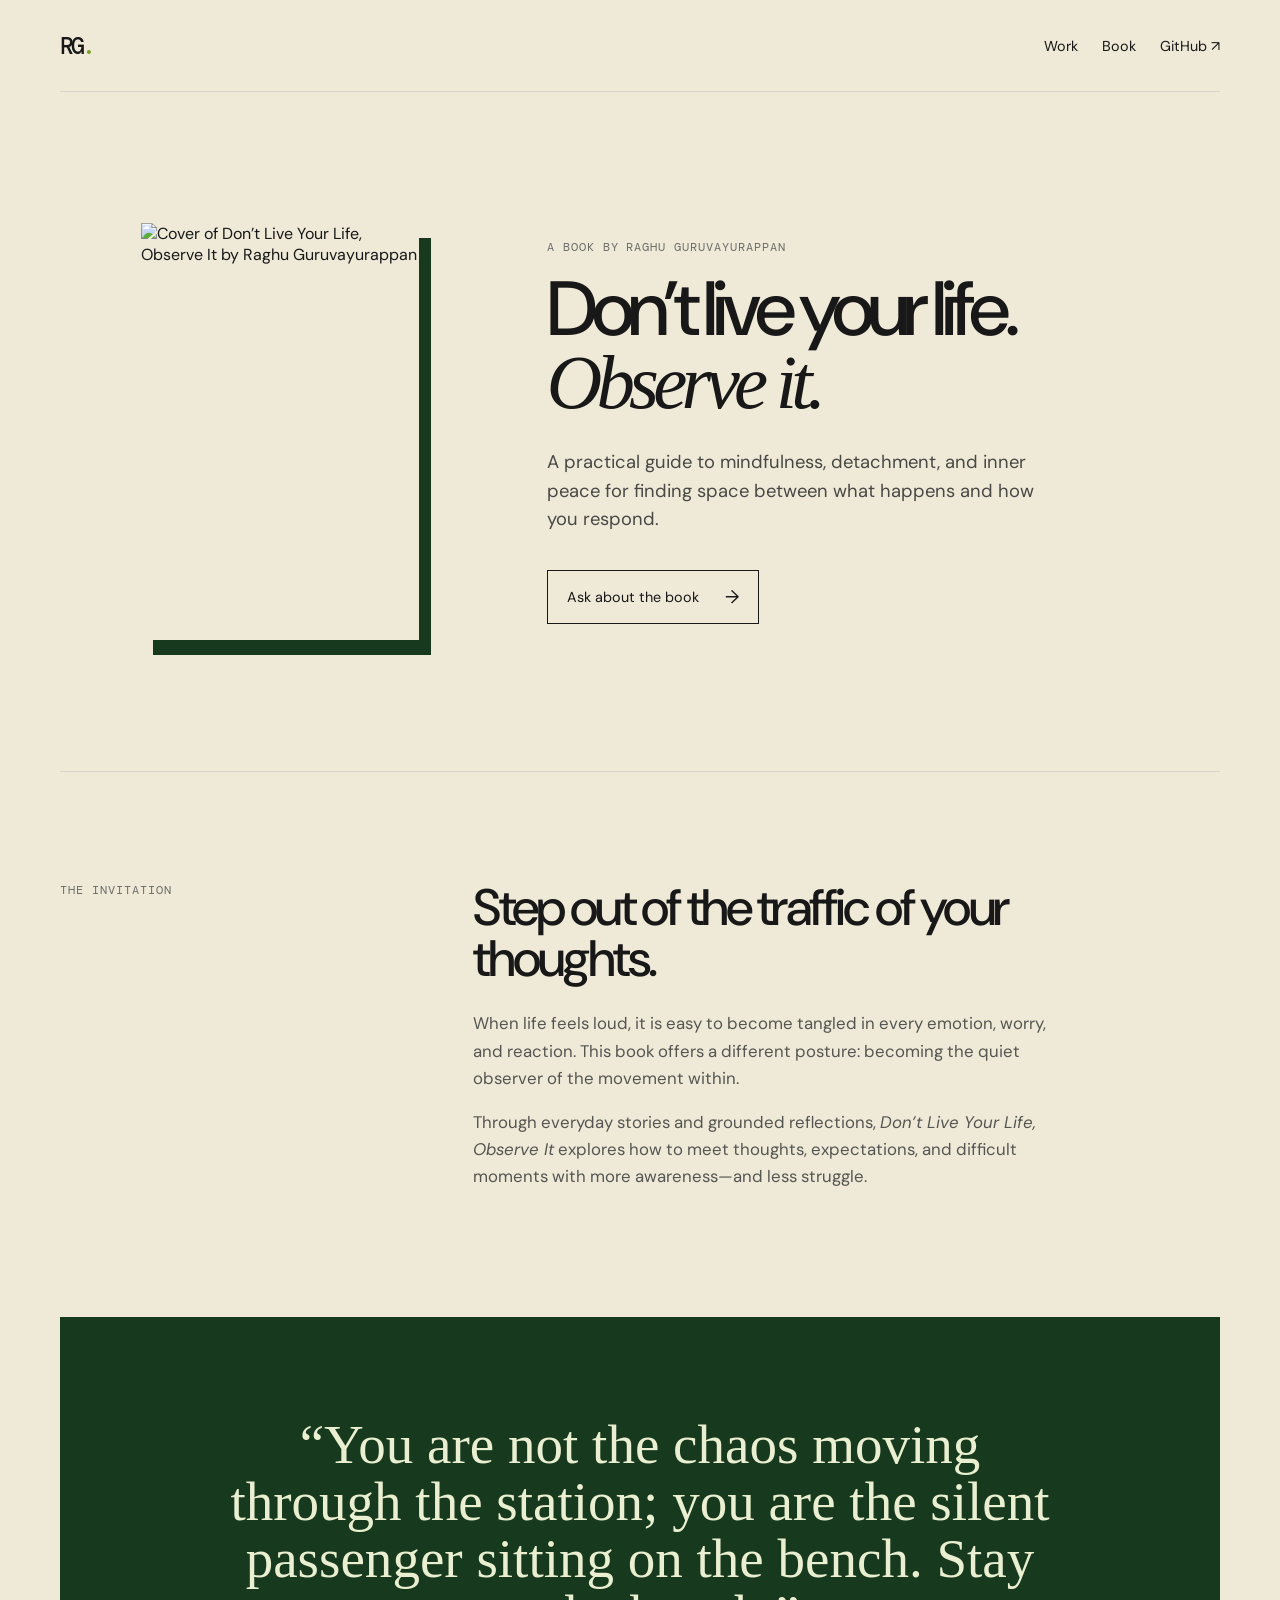
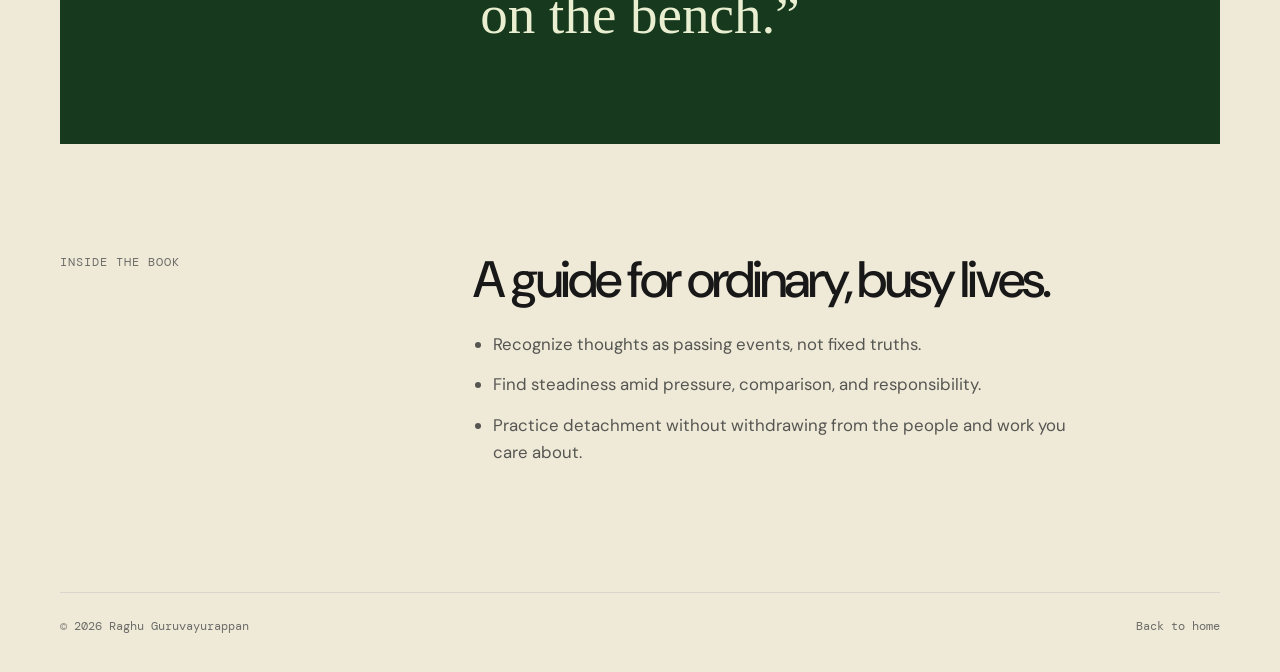
==== book.html @ 6f781682 "Add personal site and book page" ====
<!doctype html>
<html lang="en">
  <head>
    <meta charset="utf-8" />
    <meta name="viewport" content="width=device-width, initial-scale=1" />
    <meta name="description" content="Don't Live Your Life, Observe It — a practical guide to mindfulness, detachment, and inner peace by Raghu Guruvayurappan." />
    <title>Don’t Live Your Life, Observe It | Raghu Guruvayurappan</title>
    <link rel="preconnect" href="https://fonts.googleapis.com" />
    <link rel="preconnect" href="https://fonts.gstatic.com" crossorigin />
    <link href="https://fonts.googleapis.com/css2?family=DM+Mono:wght@400;500&family=DM+Sans:opsz,wght@9..40,400;9..40,500;9..40,600;9..40,700&display=swap" rel="stylesheet" />
    <link rel="stylesheet" href="styles.css" />
  </head>
  <body class="book-page">
    <main>
      <nav aria-label="Primary navigation">
        <a class="brand" href="index.html" aria-label="Raghu Guruvayurappan home">RG<span>.</span></a>
        <div class="nav-links">
          <a href="index.html#work">Work</a>
          <a href="book.html" aria-current="page">Book</a>
          <a href="https://github.com/RaghuGuruvayurappan" target="_blank" rel="noreferrer">GitHub ↗</a>
        </div>
      </nav>

      <section class="book-hero">
        <img class="book-cover" src="assets/dont-live-your-life-observe-it-cover.jpg" alt="Cover of Don’t Live Your Life, Observe It by Raghu Guruvayurappan" />
        <div class="book-intro">
          <p class="eyebrow">A book by Raghu Guruvayurappan</p>
          <h1>Don’t live your life.<br /><em>Observe it.</em></h1>
          <p class="lede">A practical guide to mindfulness, detachment, and inner peace for finding space between what happens and how you respond.</p>
          <a class="button" href="mailto:raghug4u@gmail.com?subject=Don't%20Live%20Your%20Life%2C%20Observe%20It">Ask about the book <span>→</span></a>
        </div>
      </section>

      <section class="book-copy">
        <p class="eyebrow">The invitation</p>
        <div>
          <h2>Step out of the traffic of your thoughts.</h2>
          <p>When life feels loud, it is easy to become tangled in every emotion, worry, and reaction. This book offers a different posture: becoming the quiet observer of the movement within.</p>
          <p>Through everyday stories and grounded reflections, <em>Don’t Live Your Life, Observe It</em> explores how to meet thoughts, expectations, and difficult moments with more awareness—and less struggle.</p>
        </div>
      </section>

      <section class="pull-quote">
        <p>“You are not the chaos moving through the station; you are the silent passenger sitting on the bench. Stay on the bench.”</p>
      </section>

      <section class="book-copy book-details">
        <p class="eyebrow">Inside the book</p>
        <div>
          <h2>A guide for ordinary, busy lives.</h2>
          <ul>
            <li>Recognize thoughts as passing events, not fixed truths.</li>
            <li>Find steadiness amid pressure, comparison, and responsibility.</li>
            <li>Practice detachment without withdrawing from the people and work you care about.</li>
          </ul>
        </div>
      </section>
    </main>
    <footer>
      <span>© <span id="year"></span> Raghu Guruvayurappan</span>
      <a href="index.html">Back to home</a>
    </footer>
    <script>document.getElementById('year').textContent = new Date().getFullYear();</script>
  </body>
</html>
---- styles.css ----
:root { --ink:#171817; --paper:#f3f1eb; --lime:#c8ee63; --muted:#6c6d68; --line:#d7d5ce; }
* { box-sizing:border-box; }
html { scroll-behavior:smooth; }
body { margin:0; color:var(--ink); background:var(--paper); font-family:"DM Sans",sans-serif; }
main, footer { width:min(1160px,calc(100% - 48px)); margin:auto; }
nav { display:flex; justify-content:space-between; align-items:center; height:92px; border-bottom:1px solid var(--line); }
.brand { color:var(--ink); font-family:"DM Mono",monospace; font-size:1.45rem; font-weight:500; text-decoration:none; letter-spacing:-.12em; }
.brand span { color:#75a523; }
.nav-links { display:flex; gap:24px; }
.nav-links a { color:var(--ink); text-decoration:none; font-size:.9rem; }
.nav-links a:hover, .about a:hover { text-decoration:underline; text-underline-offset:4px; }
.hero { min-height:660px; padding:132px 0 108px; border-bottom:1px solid var(--line); }
.eyebrow { margin:0 0 18px; color:var(--muted); font-family:"DM Mono",monospace; font-size:.76rem; letter-spacing:.08em; text-transform:uppercase; }
h1,h2,h3,p { margin-top:0; }
h1 { max-width:920px; margin-bottom:28px; font-size:clamp(3.6rem,8vw,7.3rem); font-weight:500; line-height:.95; letter-spacing:-.075em; }
h1 em { font-family:Georgia,serif; font-weight:400; }
.lede { max-width:490px; margin-bottom:36px; color:#484945; font-size:1.15rem; line-height:1.55; }
.button { display:inline-flex; gap:26px; align-items:center; padding:14px 19px; border:1px solid var(--ink); color:var(--ink); font-size:.9rem; text-decoration:none; transition:background .2s,color .2s; }
.button:hover { color:var(--paper); background:var(--ink); }
.button span { font-size:1.15rem; }
.work { padding:112px 0; }
.section-heading { display:flex; justify-content:space-between; align-items:baseline; margin-bottom:42px; }
h2 { margin:0; font-size:clamp(2.25rem,4vw,4rem); font-weight:500; line-height:1; letter-spacing:-.055em; }
.cards { display:grid; grid-template-columns:repeat(2,1fr); border-top:1px solid var(--ink); }
.cards article { min-height:280px; padding:25px 27px 20px 0; border-bottom:1px solid var(--line); }
.cards article + article { padding-left:27px; border-left:1px solid var(--line); }
.number { color:#6c9121; font-family:"DM Mono",monospace; font-size:.78rem; }
h3 { margin:66px 0 12px; font-size:1.4rem; font-weight:500; letter-spacing:-.03em; }
.cards p { max-width:275px; margin-bottom:0; color:#555651; line-height:1.5; }
.book-card { background:var(--ink); color:var(--paper); padding-left:27px !important; }
.book-card .number,.book-card p { color:var(--lime); }
.book-card h3 { max-width:360px; font-family:Georgia,serif; font-size:2rem; font-weight:400; line-height:1; }
.book-card a { display:inline-block; margin-top:22px; color:var(--paper); font-family:"DM Mono",monospace; font-size:.8rem; text-decoration:none; }
.book-card a:hover { color:var(--lime); }
.card-kicker { margin:16px 0 -44px !important; font-family:"DM Mono",monospace; font-size:.7rem; text-transform:uppercase; }
.about { display:grid; grid-template-columns:1fr 2fr; gap:40px; padding:112px 0; border-top:1px solid var(--line); }
.about h2 { max-width:620px; margin-bottom:26px; }
.about div > p { max-width:540px; color:#555651; font-size:1.08rem; line-height:1.55; }
.about a { color:var(--ink); font-family:"DM Mono",monospace; font-size:.85rem; text-decoration:none; }
footer { display:flex; justify-content:space-between; padding:26px 0 38px; border-top:1px solid var(--line); color:var(--muted); font-family:"DM Mono",monospace; font-size:.72rem; }
footer a { color:inherit; text-decoration:none; }
.book-page { background:#efe9d8; }
.book-hero { display:grid; grid-template-columns:minmax(250px, .75fr) 1.6fr; gap:clamp(50px,10vw,150px); align-items:center; min-height:680px; padding:100px 7%; border-bottom:1px solid var(--line); }
.book-cover { width:100%; max-width:440px; aspect-ratio:2/3; object-fit:cover; object-position:right; box-shadow:12px 15px 0 #17391d; }
.book-intro h1 { font-size:clamp(3.4rem,6vw,6.1rem); }
.book-copy { display:grid; grid-template-columns:1fr 2fr; gap:40px; padding:110px 0; }
.book-copy h2 { max-width:660px; margin-bottom:26px; }
.book-copy div > p,.book-copy li { max-width:590px; color:#555651; font-size:1.05rem; line-height:1.62; }
.book-copy ul { padding-left:20px; }
.book-copy li { margin-bottom:13px; }
.pull-quote { padding:100px max(7%,40px); color:#e9efd0; background:#17391d; text-align:center; }
.pull-quote p { max-width:850px; margin:auto; font-family:Georgia,serif; font-size:clamp(2rem,4.3vw,4.5rem); line-height:1.03; }
@media (max-width:680px) { main,footer { width:min(100% - 32px,1160px); } nav { height:76px; } .nav-links { gap:14px; } .nav-links a { font-size:.8rem; } .hero { min-height:auto; padding:100px 0 84px; } .cards,.about,.book-hero,.book-copy { grid-template-columns:1fr; } .cards article + article { padding-left:0; border-left:0; } .cards article { min-height:210px; } h3 { margin-top:44px; } .about,.book-copy { padding:82px 0; } .book-hero { padding:74px 0; } .book-cover { max-width:270px; } footer { gap:16px; flex-direction:column; } }
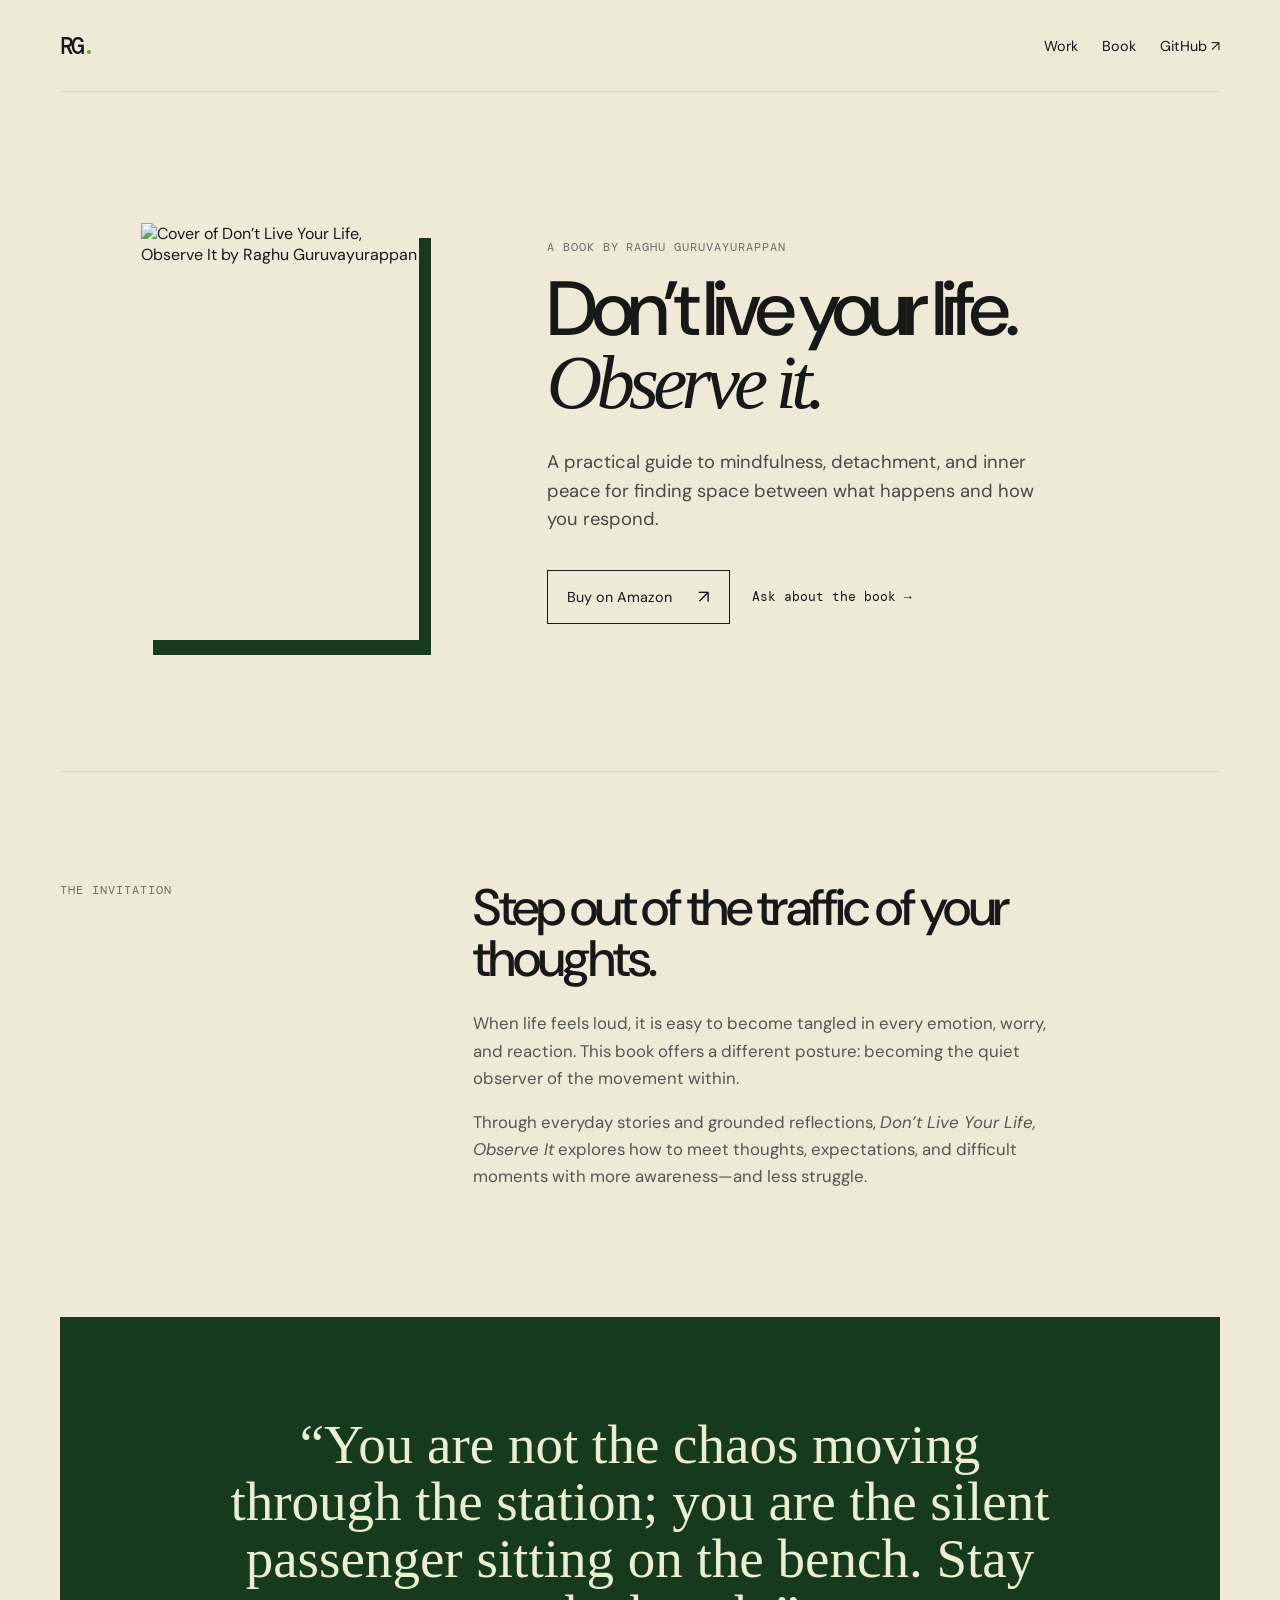
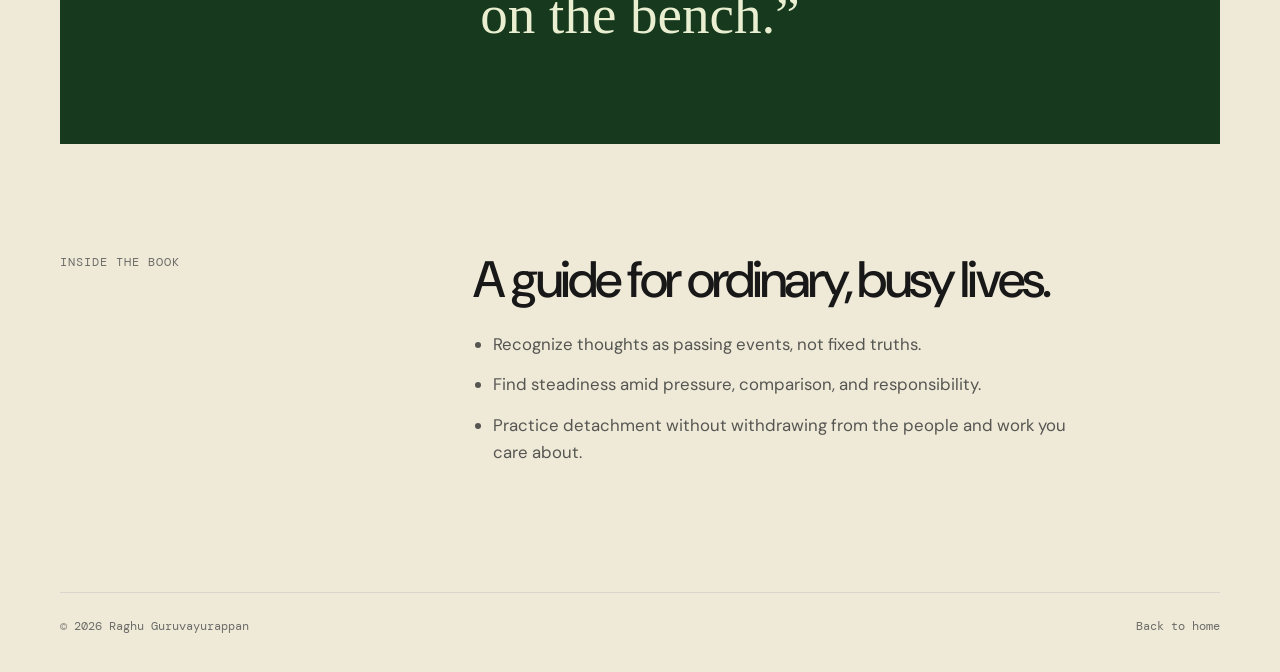
==== commit b7aa6d0e: "Add Amazon book listing" ====
--- a/book.html
+++ b/book.html
@@ -4,11 +4,33 @@
     <meta charset="utf-8" />
     <meta name="viewport" content="width=device-width, initial-scale=1" />
     <meta name="description" content="Don't Live Your Life, Observe It — a practical guide to mindfulness, detachment, and inner peace by Raghu Guruvayurappan." />
+    <meta name="robots" content="index,follow" />
     <title>Don’t Live Your Life, Observe It | Raghu Guruvayurappan</title>
+    <link rel="canonical" href="https://raghuguruvayurappan.github.io/book.html" />
+    <meta property="og:type" content="book" />
+    <meta property="og:title" content="Don’t Live Your Life, Observe It" />
+    <meta property="og:description" content="A practical guide to mindfulness, detachment, and inner peace by Raghu Guruvayurappan." />
+    <meta property="og:image" content="https://raghuguruvayurappan.github.io/assets/dont-live-your-life-observe-it-cover.jpg" />
+    <meta property="og:url" content="https://raghuguruvayurappan.github.io/book.html" />
+    <meta property="og:site_name" content="Raghu Guruvayurappan" />
     <link rel="preconnect" href="https://fonts.googleapis.com" />
     <link rel="preconnect" href="https://fonts.gstatic.com" crossorigin />
     <link href="https://fonts.googleapis.com/css2?family=DM+Mono:wght@400;500&family=DM+Sans:opsz,wght@9..40,400;9..40,500;9..40,600;9..40,700&display=swap" rel="stylesheet" />
     <link rel="stylesheet" href="styles.css" />
+    <script type="application/ld+json">
+      {
+        "@context": "https://schema.org",
+        "@type": "Book",
+        "name": "Don’t Live Your Life, Observe It",
+        "author": { "@type": "Person", "name": "Raghu Guruvayurappan" },
+        "description": "A practical guide to mindfulness, detachment, and inner peace.",
+        "inLanguage": "en",
+        "image": "https://raghuguruvayurappan.github.io/assets/dont-live-your-life-observe-it-cover.jpg",
+        "url": "https://raghuguruvayurappan.github.io/book.html",
+        "sameAs": "https://www.amazon.com/dp/9359435600",
+        "copyrightYear": "2026"
+      }
+    </script>
   </head>
   <body class="book-page">
     <main>
@@ -27,7 +49,10 @@
           <p class="eyebrow">A book by Raghu Guruvayurappan</p>
           <h1>Don’t live your life.<br /><em>Observe it.</em></h1>
           <p class="lede">A practical guide to mindfulness, detachment, and inner peace for finding space between what happens and how you respond.</p>
-          <a class="button" href="mailto:raghug4u@gmail.com?subject=Don't%20Live%20Your%20Life%2C%20Observe%20It">Ask about the book <span>→</span></a>
+          <div class="book-actions">
+            <a class="button" href="https://www.amazon.com/dp/9359435600" target="_blank" rel="noreferrer">Buy on Amazon <span>↗</span></a>
+            <a class="text-link" href="mailto:raghug4u@gmail.com?subject=Don't%20Live%20Your%20Life%2C%20Observe%20It">Ask about the book →</a>
+          </div>
         </div>
       </section>
 
--- a/styles.css
+++ b/styles.css
@@ -18,6 +18,9 @@
 .button { display:inline-flex; gap:26px; align-items:center; padding:14px 19px; border:1px solid var(--ink); color:var(--ink); font-size:.9rem; text-decoration:none; transition:background .2s,color .2s; }
 .button:hover { color:var(--paper); background:var(--ink); }
 .button span { font-size:1.15rem; }
+.book-actions { display:flex; flex-wrap:wrap; align-items:center; gap:22px; }
+.text-link { color:var(--ink); font-family:"DM Mono",monospace; font-size:.82rem; text-decoration:none; }
+.text-link:hover { text-decoration:underline; text-underline-offset:4px; }
 .work { padding:112px 0; }
 .section-heading { display:flex; justify-content:space-between; align-items:baseline; margin-bottom:42px; }
 h2 { margin:0; font-size:clamp(2.25rem,4vw,4rem); font-weight:500; line-height:1; letter-spacing:-.055em; }
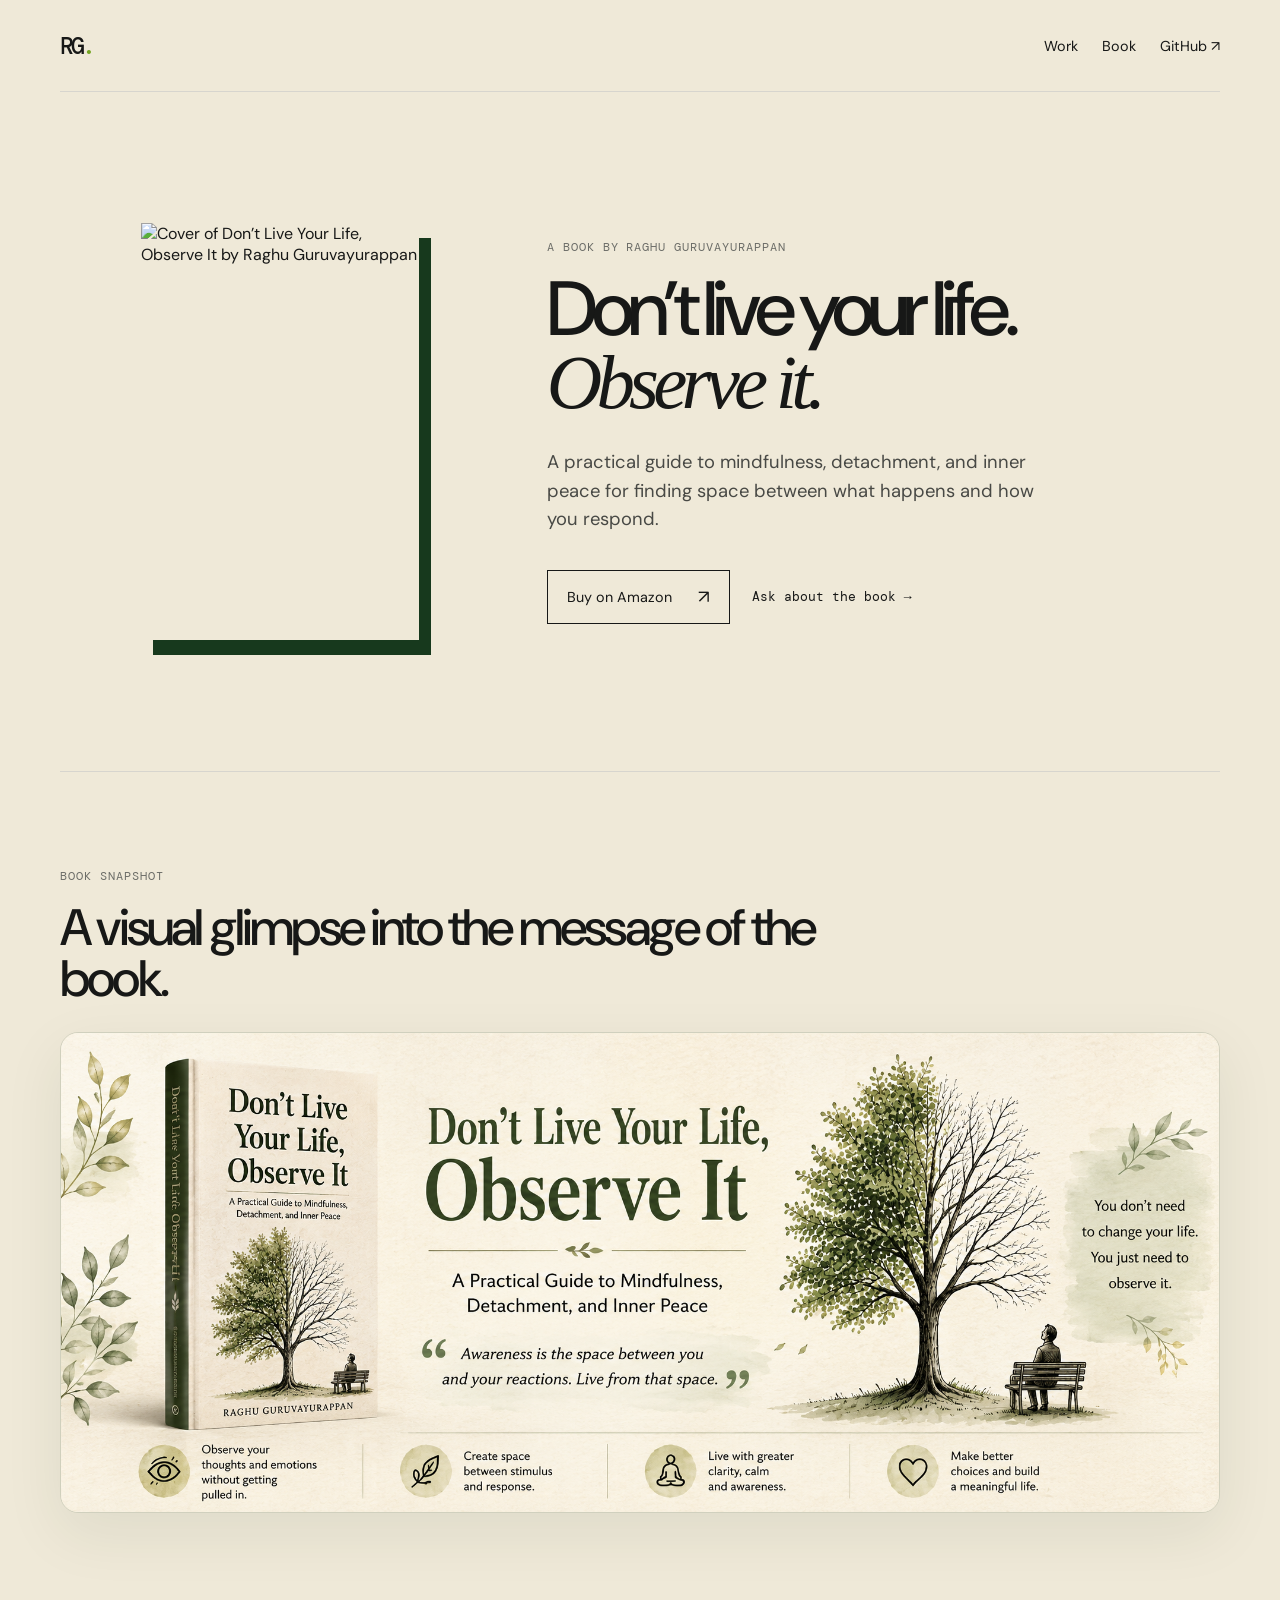
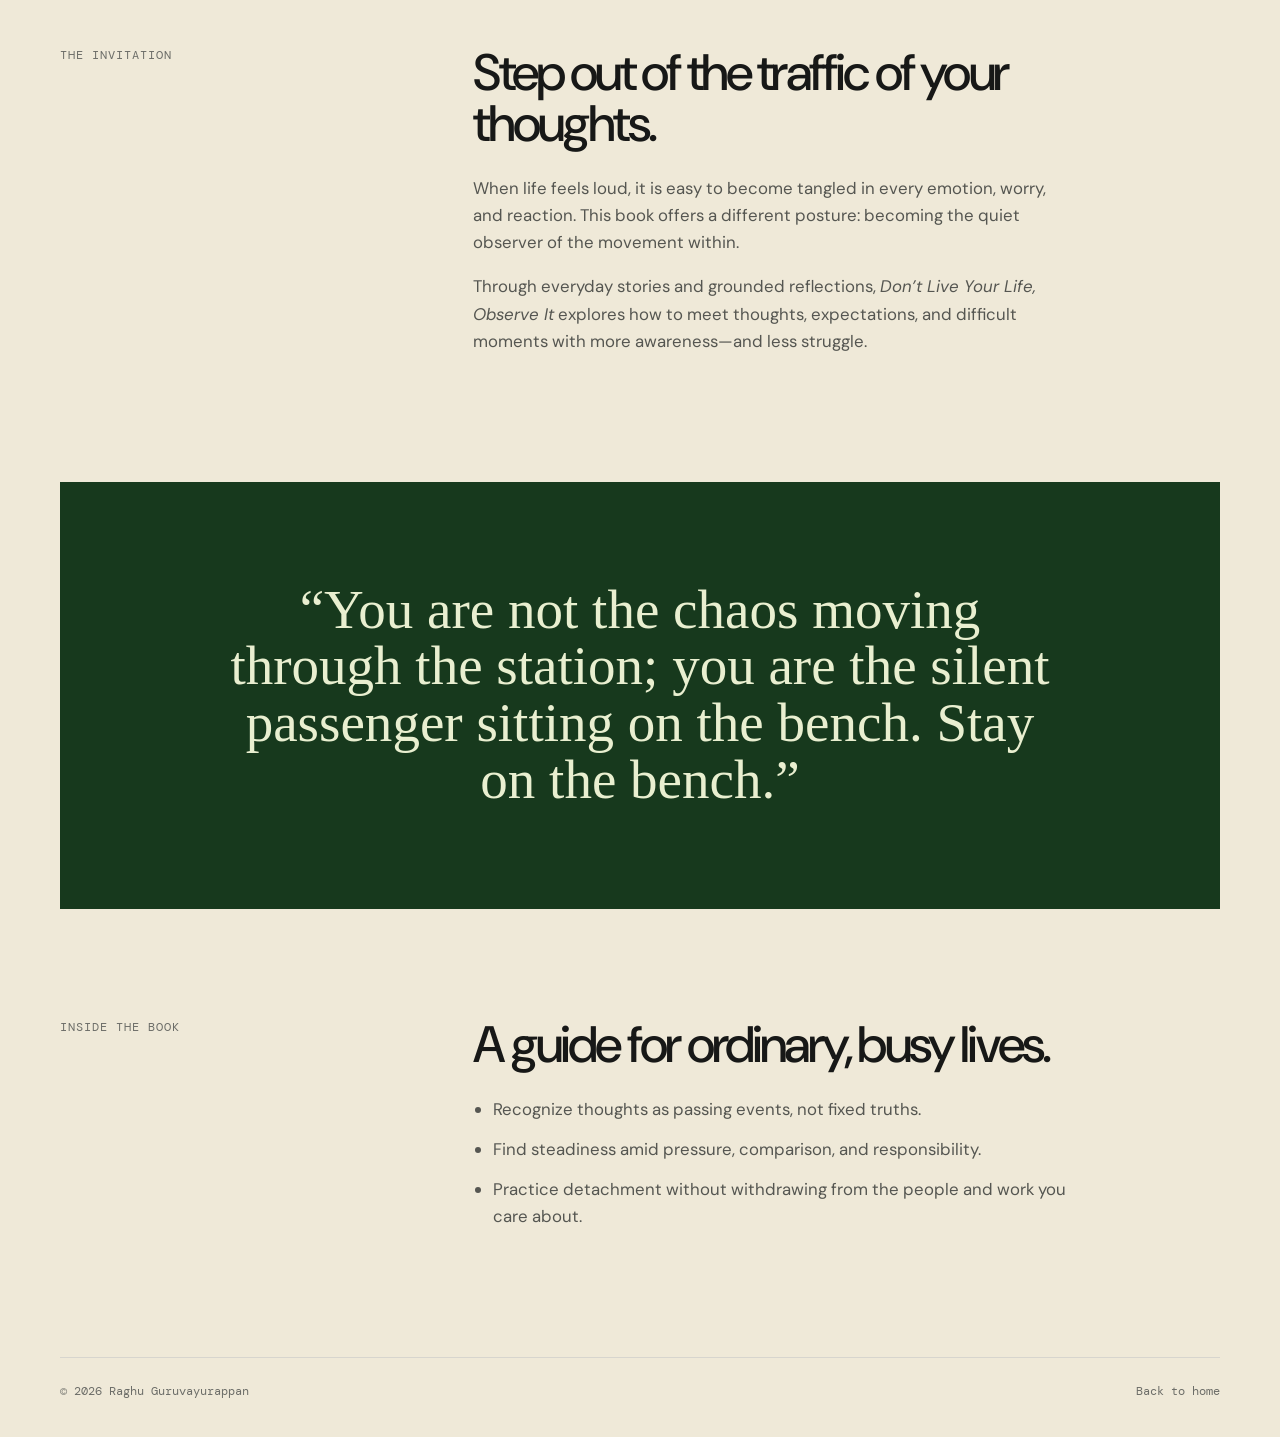
==== commit 612d0869: "Add book content image to book page" ====
--- a/book.html
+++ b/book.html
@@ -56,6 +56,14 @@
         </div>
       </section>
 
+      <section class="book-feature" aria-labelledby="book-feature-title">
+        <div class="book-feature-header">
+          <p class="eyebrow">Book snapshot</p>
+          <h2 id="book-feature-title">A visual glimpse into the message of the book.</h2>
+        </div>
+        <img class="book-feature-image" src="assets/book-content.png" alt="Promotional artwork for Don’t Live Your Life, Observe It showing the book cover, a large tree illustration, and key themes about awareness, calm, and mindful living." />
+      </section>
+
       <section class="book-copy">
         <p class="eyebrow">The invitation</p>
         <div>
--- a/styles.css
+++ b/styles.css
@@ -46,6 +46,10 @@
 .book-hero { display:grid; grid-template-columns:minmax(250px, .75fr) 1.6fr; gap:clamp(50px,10vw,150px); align-items:center; min-height:680px; padding:100px 7%; border-bottom:1px solid var(--line); }
 .book-cover { width:100%; max-width:440px; aspect-ratio:2/3; object-fit:cover; object-position:right; box-shadow:12px 15px 0 #17391d; }
 .book-intro h1 { font-size:clamp(3.4rem,6vw,6.1rem); }
+.book-feature { padding:96px 0 24px; }
+.book-feature-header { max-width:760px; margin-bottom:28px; }
+.book-feature-header h2 { margin-top:0; }
+.book-feature-image { width:100%; display:block; border:1px solid rgba(23,57,29,.14); border-radius:18px; box-shadow:0 20px 60px rgba(23,57,29,.08); }
 .book-copy { display:grid; grid-template-columns:1fr 2fr; gap:40px; padding:110px 0; }
 .book-copy h2 { max-width:660px; margin-bottom:26px; }
 .book-copy div > p,.book-copy li { max-width:590px; color:#555651; font-size:1.05rem; line-height:1.62; }
